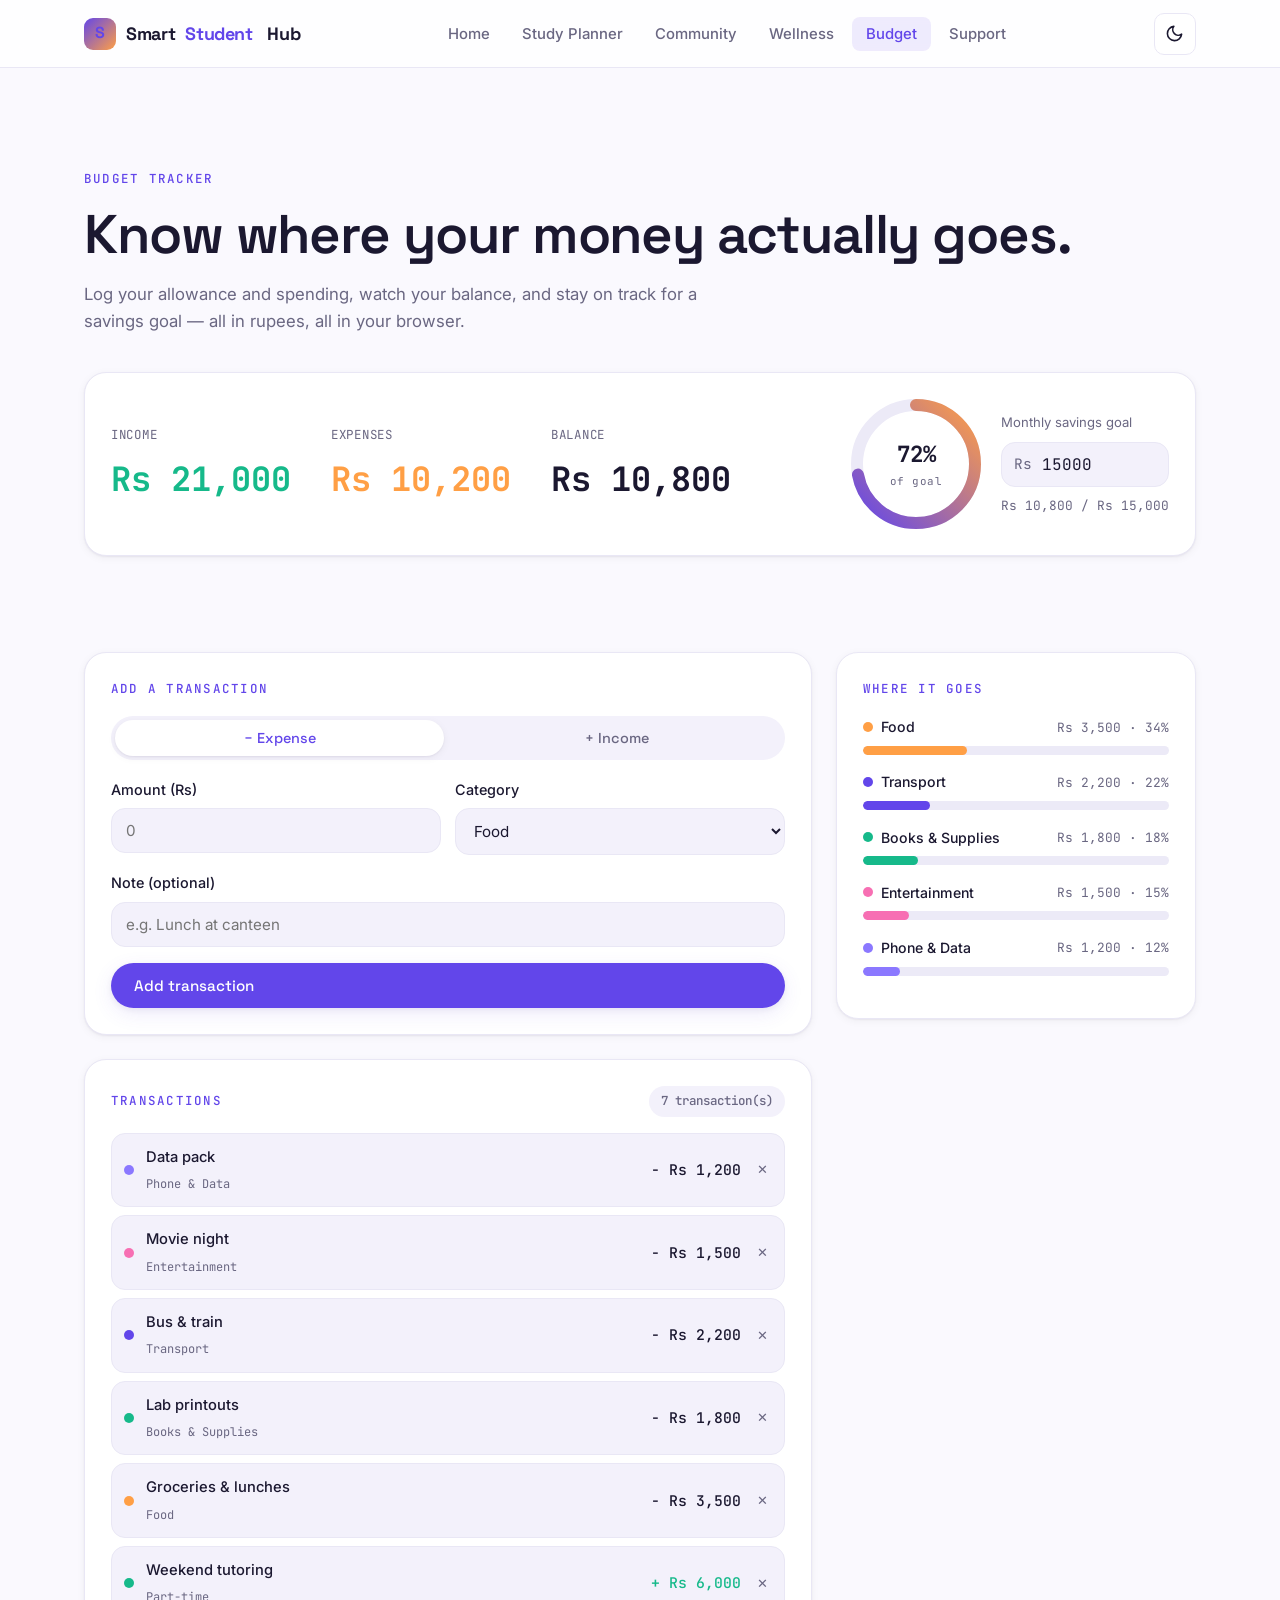
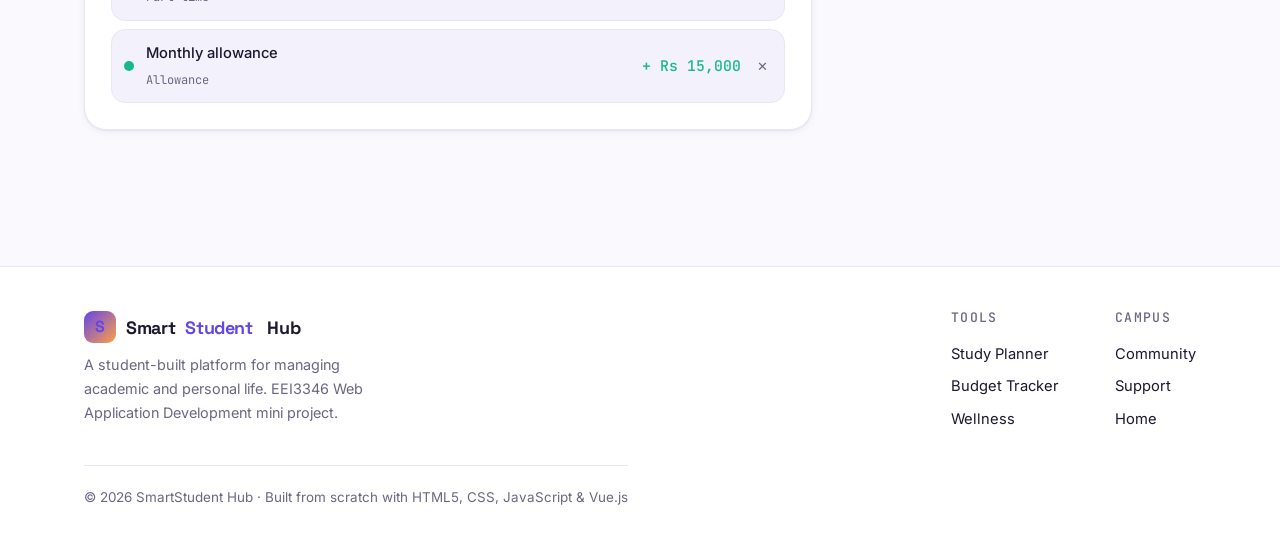
==== budget.html @ c4954963 "Add Budget page: transactions, savings goal, category breakdown" ====
<!DOCTYPE html>
<html lang="en" data-theme="light">
<head>
  <meta charset="UTF-8" />
  <meta name="viewport" content="width=device-width, initial-scale=1.0" />
  <title>Budget — SmartStudent Hub</title>
  <meta name="description" content="Track your student income and spending, see where your money goes, and hit a savings goal." />
  <link rel="preconnect" href="https://fonts.googleapis.com" />
  <link rel="preconnect" href="https://fonts.gstatic.com" crossorigin />
  <link href="https://fonts.googleapis.com/css2?family=Space+Grotesk:wght@400;500;600;700&family=Inter:wght@400;500;600&family=JetBrains+Mono:wght@400;500;700&display=swap" rel="stylesheet" />
  <link rel="stylesheet" href="css/style.css" />
</head>
<body>
  <div class="page-loader"><div class="loader-ring"></div></div>

  <!-- ============ NAV (shared) ============ -->
  <header class="nav">
    <div class="container">
      <a href="index.html" class="brand"><span class="brand-mark">S</span>Smart<span>Student</span>&nbsp;Hub</a>
      <nav>
        <ul class="nav-links">
          <li><a href="index.html">Home</a></li>
          <li><a href="planner.html">Study Planner</a></li>
          <li><a href="community.html">Community</a></li>
          <li><a href="wellness.html">Wellness</a></li>
          <li><a href="budget.html">Budget</a></li>
          <li><a href="support.html">Support</a></li>
        </ul>
      </nav>
      <div class="nav-actions">
        <button class="theme-toggle" aria-label="Toggle theme"></button>
        <button class="nav-burger" aria-label="Open menu" aria-expanded="false"><span></span></button>
      </div>
    </div>
  </header>

  <!-- ============ HEADER ============ -->
  <section class="section" style="padding-bottom:0">
    <div class="container reveal">
      <span class="eyebrow">Budget Tracker</span>
      <h1>Know where your money actually goes.</h1>
      <p class="lead mt-2">Log your allowance and spending, watch your balance, and stay on track for a savings goal — all in rupees, all in your browser.</p>
    </div>
  </section>

  <!-- ============ OVERVIEW ============ -->
  <section class="section" style="padding-top:36px;padding-bottom:0">
    <div class="container">
      <div class="card overview reveal">
        <div class="ov-stats">
          <div class="ov-stat"><small>Income</small><b id="sumIncome" class="pos">Rs 0</b></div>
          <div class="ov-stat"><small>Expenses</small><b id="sumExpense" class="neg-c">Rs 0</b></div>
          <div class="ov-stat"><small>Balance</small><b id="sumBalance">Rs 0</b></div>
        </div>
        <div class="ov-goal">
          <div class="focus-ring" id="ringGoal" style="--size:130px" data-pct="0" data-label="of goal"></div>
          <div class="ov-goal-set">
            <label for="goalInput">Monthly savings goal</label>
            <div class="goal-input-wrap"><span>Rs</span><input type="number" id="goalInput" min="0" step="500" /></div>
            <span class="goal-meta" id="goalMeta">Rs 0 / Rs 0</span>
          </div>
        </div>
      </div>
    </div>
  </section>

  <!-- ============ ADD + LIST | BREAKDOWN ============ -->
  <section class="section">
    <div class="container budget-grid">

      <!-- left: add + list -->
      <div>
        <div class="card">
          <div class="tool-head"><span class="eyebrow" style="margin:0">Add a transaction</span></div>
          <form id="txnForm" novalidate>
            <div class="type-segs">
              <button type="button" class="type-seg" data-type="expense">− Expense</button>
              <button type="button" class="type-seg" data-type="income">+ Income</button>
            </div>
            <div class="txn-grid">
              <div class="field" style="margin:0">
                <label for="txnAmount">Amount (Rs)</label>
                <input id="txnAmount" type="number" min="0" step="10" placeholder="0" />
                <span class="err">Enter an amount greater than zero.</span>
              </div>
              <div class="field" style="margin:0">
                <label for="txnCat">Category</label>
                <select id="txnCat"></select>
              </div>
            </div>
            <div class="field mt-2" style="margin-bottom:0">
              <label for="txnLabel">Note (optional)</label>
              <input id="txnLabel" type="text" placeholder="e.g. Lunch at canteen" />
            </div>
            <button class="btn btn-primary mt-2" type="submit" style="width:100%">Add transaction</button>
          </form>
        </div>

        <div class="card mt-3">
          <div class="tool-head"><span class="eyebrow" style="margin:0">Transactions</span><span class="chip" id="txnMeta"></span></div>
          <ul class="txn-list" id="txnList"></ul>
        </div>
      </div>

      <!-- right: breakdown -->
      <div class="card breakdown-card">
        <div class="tool-head"><span class="eyebrow" style="margin:0">Where it goes</span></div>
        <div id="breakdown"></div>
      </div>

    </div>
  </section>

  <!-- ============ FOOTER (shared) ============ -->
  <footer class="footer">
    <div class="container">
      <div>
        <a href="index.html" class="brand"><span class="brand-mark">S</span>Smart<span>Student</span>&nbsp;Hub</a>
        <p>A student-built platform for managing academic and personal life. EEI3346 Web Application Development mini project.</p>
      </div>
      <div class="footer-cols">
        <div><h4>Tools</h4><a href="planner.html">Study Planner</a><a href="budget.html">Budget Tracker</a><a href="wellness.html">Wellness</a></div>
        <div><h4>Campus</h4><a href="community.html">Community</a><a href="support.html">Support</a><a href="index.html">Home</a></div>
      </div>
    </div>
    <div class="container"><div class="footer-base">© 2026 SmartStudent Hub · Built from scratch with HTML5, CSS, JavaScript &amp; Vue.js</div></div>
  </footer>

  <!-- ============ Page styles ============ -->
  <style>
    .tool-head { display: flex; justify-content: space-between; align-items: center; margin-bottom: 16px; gap: 10px; flex-wrap: wrap; }
    .muted-note { color: var(--muted); font-size: .9rem; }

    /* Overview */
    .overview { display: flex; justify-content: space-between; gap: 30px; flex-wrap: wrap; align-items: center; }
    .ov-stats { display: flex; gap: 40px; flex-wrap: wrap; }
    .ov-stat small { color: var(--muted); font-family: var(--font-mono); font-size: .78rem; text-transform: uppercase; letter-spacing: .06em; }
    .ov-stat b { display: block; font-family: var(--font-mono); font-size: clamp(1.5rem, 4vw, 2.1rem); margin-top: 6px; }
    .ov-stat .pos { color: var(--positive); }
    .ov-stat .neg-c { color: var(--accent); }
    #sumBalance.neg { color: var(--danger); }
    .ov-goal { display: flex; align-items: center; gap: 20px; }
    .ov-goal-set label { display: block; font-size: .82rem; color: var(--muted); margin-bottom: 8px; }
    .goal-input-wrap { display: flex; align-items: center; gap: 6px; background: var(--surface-2); border: 1.5px solid var(--border); border-radius: var(--radius); padding: 0 12px; }
    .goal-input-wrap span { color: var(--muted); font-family: var(--font-mono); font-size: .9rem; }
    .goal-input-wrap input { border: none; background: transparent; padding: 11px 4px; font-family: var(--font-mono); font-size: 1rem; color: var(--ink); width: 110px; }
    .goal-input-wrap input:focus { outline: none; }
    .goal-meta { display: block; margin-top: 8px; font-family: var(--font-mono); font-size: .8rem; color: var(--muted); }
    @media (max-width: 560px) { .ov-goal { flex-direction: column; align-items: flex-start; } }

    /* Grid */
    .budget-grid { display: grid; grid-template-columns: 1fr 360px; gap: 24px; align-items: start; }
    @media (max-width: 900px) { .budget-grid { grid-template-columns: 1fr; } }

    /* Form */
    .type-segs { display: grid; grid-template-columns: 1fr 1fr; gap: 8px; padding: 4px; background: var(--surface-2); border-radius: 999px; margin-bottom: 18px; }
    .type-seg { border: none; background: transparent; color: var(--muted); font-family: var(--font-display); font-weight: 500; font-size: .9rem; padding: 9px; border-radius: 999px; cursor: pointer; transition: .2s; }
    .type-seg.active { background: var(--surface); color: var(--primary); box-shadow: var(--shadow-sm); }
    .txn-grid { display: grid; grid-template-columns: 1fr 1fr; gap: 14px; }
    @media (max-width: 480px) { .txn-grid { grid-template-columns: 1fr; } }

    /* Transaction list */
    .txn-list { list-style: none; display: flex; flex-direction: column; gap: 8px; }
    .t-item { display: flex; align-items: center; gap: 12px; padding: 11px 12px; border: 1px solid var(--border); border-radius: var(--radius); background: var(--surface-2); }
    .t-dot { width: 10px; height: 10px; border-radius: 50%; flex-shrink: 0; }
    .t-body { flex: 1; min-width: 0; }
    .t-label { display: block; font-weight: 500; font-size: .92rem; white-space: nowrap; overflow: hidden; text-overflow: ellipsis; }
    .t-cat { font-size: .75rem; color: var(--muted); font-family: var(--font-mono); }
    .t-amt { font-family: var(--font-mono); font-weight: 500; font-size: .92rem; white-space: nowrap; }
    .t-amt.income { color: var(--positive); }
    .t-amt.expense { color: var(--ink); }
    .t-del { border: none; background: transparent; color: var(--muted); cursor: pointer; padding: 4px; border-radius: 6px; }
    .t-del:hover { color: var(--danger); background: color-mix(in srgb, var(--danger) 10%, transparent); }

    /* Breakdown */
    .breakdown-card { position: sticky; top: 88px; }
    .cat-row { margin-bottom: 16px; }
    .cat-top { display: flex; justify-content: space-between; align-items: center; margin-bottom: 7px; font-size: .88rem; }
    .cat-top > span:first-child { display: flex; align-items: center; gap: 8px; font-weight: 500; }
    .cat-dot { width: 10px; height: 10px; border-radius: 50%; }
    .cat-amt { font-family: var(--font-mono); font-size: .8rem; color: var(--muted); }
    .cat-track { height: 9px; background: var(--ring-track); border-radius: 999px; overflow: hidden; }
    .cat-fill { height: 100%; border-radius: 999px; transition: width .6s var(--ease); }
  </style>

  <script src="js/main.js"></script>
  <script src="js/budget.js"></script>
</body>
</html>
---- css/style.css ----
/* ============================================================
   SmartStudent Hub — Shared Design System
   EEI3346 Web Application Development Mini Project
   Author: (student details)
   This file is shared across every page for a consistent theme.
   ============================================================ */

/* ---------- 1. Design Tokens ---------- */
:root {
  /* Light theme (default) */
  --bg:        #FAF9FE;
  --surface:   #FFFFFF;
  --surface-2: #F3F1FB;
  --ink:       #1B1830;
  --muted:     #6A6782;
  --primary:   #6246EA;
  --primary-ink: #4B34C4;
  --accent:    #FF9F45;
  --positive:  #16B98A;
  --danger:    #E5484D;
  --border:    #E9E7F5;
  --ring-track:#ECEAF7;

  /* Effects */
  --shadow-sm: 0 1px 2px rgba(27, 24, 48, .06), 0 2px 8px rgba(27, 24, 48, .05);
  --shadow-md: 0 6px 20px rgba(98, 70, 234, .10), 0 2px 6px rgba(27, 24, 48, .06);
  --shadow-lg: 0 18px 50px rgba(98, 70, 234, .16);

  /* Type */
  --font-display: "Space Grotesk", "Segoe UI", system-ui, sans-serif;
  --font-body:    "Inter", system-ui, -apple-system, sans-serif;
  --font-mono:    "JetBrains Mono", "SFMono-Regular", Consolas, monospace;

  /* Rhythm */
  --radius:   14px;
  --radius-lg:22px;
  --maxw:     1160px;
  --nav-h:    68px;
  --ease:     cubic-bezier(.22, .61, .36, 1);
}

[data-theme="dark"] {
  --bg:        #131126;
  --surface:   #1C1938;
  --surface-2: #242047;
  --ink:       #F2F1FA;
  --muted:     #A5A2C0;
  --primary:   #8B78FF;
  --primary-ink: #A796FF;
  --accent:    #FFB067;
  --positive:  #2DD4A7;
  --danger:    #FF6B70;
  --border:    #2C2850;
  --ring-track:#2A2650;

  --shadow-sm: 0 1px 2px rgba(0, 0, 0, .3);
  --shadow-md: 0 6px 20px rgba(0, 0, 0, .35);
  --shadow-lg: 0 18px 50px rgba(0, 0, 0, .5);
}

/* ---------- 2. Reset & Base ---------- */
*, *::before, *::after { box-sizing: border-box; margin: 0; padding: 0; }

html { scroll-behavior: smooth; }

body {
  font-family: var(--font-body);
  background: var(--bg);
  color: var(--ink);
  line-height: 1.65;
  -webkit-font-smoothing: antialiased;
  transition: background .4s var(--ease), color .4s var(--ease);
}

h1, h2, h3, h4 { font-family: var(--font-display); line-height: 1.12; font-weight: 600; letter-spacing: -.02em; }
h1 { font-size: clamp(2.1rem, 5vw, 3.4rem); }
h2 { font-size: clamp(1.6rem, 3.4vw, 2.3rem); }
h3 { font-size: 1.22rem; }

a { color: var(--primary); text-decoration: none; }
img { max-width: 100%; display: block; }
:focus-visible { outline: 3px solid var(--accent); outline-offset: 2px; border-radius: 6px; }

.container { width: 100%; max-width: var(--maxw); margin-inline: auto; padding-inline: 24px; }

.section { padding-block: clamp(56px, 8vw, 96px); }
.section-head { max-width: 640px; margin-bottom: 40px; }
.eyebrow {
  font-family: var(--font-mono); font-size: .78rem; letter-spacing: .18em;
  text-transform: uppercase; color: var(--primary); font-weight: 500; display: inline-block;
  margin-bottom: 14px;
}
.lead { color: var(--muted); font-size: 1.05rem; max-width: 60ch; }

/* ---------- 3. Buttons ---------- */
.btn {
  display: inline-flex; align-items: center; gap: 8px;
  font-family: var(--font-display); font-weight: 500; font-size: .95rem;
  padding: 12px 22px; border-radius: 999px; border: 1.5px solid transparent;
  cursor: pointer; transition: transform .18s var(--ease), box-shadow .25s var(--ease), background .2s;
  background: var(--surface-2); color: var(--ink);
}
.btn:hover { transform: translateY(-2px); }
.btn-primary { background: var(--primary); color: #fff; box-shadow: var(--shadow-md); }
.btn-primary:hover { box-shadow: var(--shadow-lg); }
.btn-ghost { background: transparent; border-color: var(--border); color: var(--ink); }
.btn-ghost:hover { border-color: var(--primary); color: var(--primary); }

/* ---------- 4. Navbar ---------- */
.nav {
  position: sticky; top: 0; z-index: 100; height: var(--nav-h);
  display: flex; align-items: center;
  background: color-mix(in srgb, var(--surface) 80%, transparent);
  backdrop-filter: blur(14px);
  border-bottom: 1px solid var(--border);
}
.nav .container { display: flex; align-items: center; justify-content: space-between; }
.brand { display: flex; align-items: center; gap: 10px; font-family: var(--font-display); font-weight: 700; font-size: 1.12rem; color: var(--ink); letter-spacing: -.02em; }
.brand-mark {
  width: 32px; height: 32px; border-radius: 9px; display: grid; place-items: center;
  background: linear-gradient(135deg, var(--primary), var(--accent)); color: #fff;
  font-family: var(--font-display); font-weight: 700; font-size: 1rem;
}
.brand span { color: var(--primary); }

.nav-links { display: flex; align-items: center; gap: 4px; list-style: none; }
.nav-links a {
  color: var(--muted); font-weight: 500; font-size: .93rem; padding: 8px 14px; border-radius: 8px;
  transition: color .2s, background .2s;
}
.nav-links a:hover { color: var(--ink); background: var(--surface-2); }
.nav-links a.active { color: var(--primary); background: color-mix(in srgb, var(--primary) 10%, transparent); }

.nav-actions { display: flex; align-items: center; gap: 8px; }
.theme-toggle, .nav-burger {
  width: 42px; height: 42px; border-radius: 10px; border: 1px solid var(--border);
  background: var(--surface); color: var(--ink); cursor: pointer; display: grid; place-items: center;
  transition: border-color .2s, transform .2s;
}
.theme-toggle:hover, .nav-burger:hover { border-color: var(--primary); transform: translateY(-1px); }
.theme-toggle svg { width: 19px; height: 19px; }
.nav-burger { display: none; }
.nav-burger span { display: block; width: 18px; height: 2px; background: currentColor; position: relative; transition: .25s; }
.nav-burger span::before, .nav-burger span::after { content: ""; position: absolute; left: 0; width: 18px; height: 2px; background: currentColor; transition: .25s; }
.nav-burger span::before { top: -6px; } .nav-burger span::after { top: 6px; }
.nav-burger.open span { background: transparent; }
.nav-burger.open span::before { top: 0; transform: rotate(45deg); }
.nav-burger.open span::after { top: 0; transform: rotate(-45deg); }

@media (max-width: 860px) {
  .nav-burger { display: grid; }
  .nav-links {
    position: fixed; inset: var(--nav-h) 0 auto 0; flex-direction: column; align-items: stretch;
    background: var(--surface); border-bottom: 1px solid var(--border); padding: 14px; gap: 4px;
    transform: translateY(-120%); transition: transform .3s var(--ease); box-shadow: var(--shadow-md);
  }
  .nav-links.open { transform: translateY(0); }
  .nav-links a { padding: 12px 16px; }
}

/* ---------- 5. Cards ---------- */
.card {
  background: var(--surface); border: 1px solid var(--border); border-radius: var(--radius-lg);
  padding: 26px; box-shadow: var(--shadow-sm); transition: transform .25s var(--ease), box-shadow .25s var(--ease), border-color .25s;
}
.card:hover { transform: translateY(-4px); box-shadow: var(--shadow-md); border-color: color-mix(in srgb, var(--primary) 30%, var(--border)); }
.grid { display: grid; gap: 22px; }
.grid-3 { grid-template-columns: repeat(3, 1fr); }
.grid-2 { grid-template-columns: repeat(2, 1fr); }
@media (max-width: 820px) { .grid-3 { grid-template-columns: 1fr 1fr; } }
@media (max-width: 560px) { .grid-3, .grid-2 { grid-template-columns: 1fr; } }

.chip {
  display: inline-flex; align-items: center; gap: 6px; font-size: .78rem; font-weight: 500;
  padding: 5px 12px; border-radius: 999px; background: var(--surface-2); color: var(--muted);
  font-family: var(--font-mono);
}

/* ---------- 6. Focus Ring (signature motif) ---------- */
.focus-ring { --size: 120px; --pct: 0; width: var(--size); height: var(--size); position: relative; display: inline-grid; place-items: center; }
.focus-ring svg { transform: rotate(-90deg); width: 100%; height: 100%; }
.focus-ring .track { fill: none; stroke: var(--ring-track); }
.focus-ring .fill  { fill: none; stroke: url(#ringGrad); stroke-linecap: round; transition: stroke-dashoffset .7s var(--ease); }
.focus-ring .ring-label { position: absolute; text-align: center; font-family: var(--font-mono); }
.focus-ring .ring-label b { font-size: 1.4rem; color: var(--ink); }
.focus-ring .ring-label small { display: block; font-size: .68rem; color: var(--muted); letter-spacing: .05em; }

/* ---------- 7. Footer ---------- */
.footer { border-top: 1px solid var(--border); background: var(--surface); padding-block: 44px; margin-top: 40px; }
.footer .container { display: flex; flex-wrap: wrap; gap: 28px; justify-content: space-between; align-items: flex-start; }
.footer .brand { margin-bottom: 10px; }
.footer p { color: var(--muted); font-size: .9rem; max-width: 34ch; }
.footer-cols { display: flex; gap: 56px; flex-wrap: wrap; }
.footer-cols h4 { font-size: .82rem; text-transform: uppercase; letter-spacing: .1em; color: var(--muted); margin-bottom: 12px; font-family: var(--font-mono); font-weight: 500; }
.footer-cols a { display: block; color: var(--ink); font-size: .92rem; padding: 4px 0; }
.footer-cols a:hover { color: var(--primary); }
.footer-base { border-top: 1px solid var(--border); margin-top: 30px; padding-top: 20px; text-align: center; color: var(--muted); font-size: .84rem; }

/* ---------- 8. Loader & Motion ---------- */
.page-loader {
  position: fixed; inset: 0; z-index: 999; display: grid; place-items: center;
  background: var(--bg); transition: opacity .5s var(--ease), visibility .5s;
}
.page-loader.hide { opacity: 0; visibility: hidden; }
.loader-ring { width: 46px; height: 46px; border: 3px solid var(--ring-track); border-top-color: var(--primary); border-radius: 50%; animation: spin .8s linear infinite; }
@keyframes spin { to { transform: rotate(360deg); } }

.reveal { opacity: 0; transform: translateY(24px); transition: opacity .6s var(--ease), transform .6s var(--ease); }
.reveal.in { opacity: 1; transform: none; }

@media (prefers-reduced-motion: reduce) {
  *, *::before, *::after { animation-duration: .001ms !important; transition-duration: .001ms !important; scroll-behavior: auto; }
  .reveal { opacity: 1; transform: none; }
}

/* ---------- 9. Forms (shared, used by validation demo) ---------- */
.field { margin-bottom: 18px; }
.field label { display: block; font-weight: 500; font-size: .9rem; margin-bottom: 7px; }
.field input, .field textarea, .field select {
  width: 100%; font-family: inherit; font-size: .95rem; color: var(--ink);
  background: var(--surface-2); border: 1.5px solid var(--border); border-radius: var(--radius);
  padding: 12px 14px; transition: border-color .2s, box-shadow .2s;
}
.field input:focus, .field textarea:focus, .field select:focus {
  outline: none; border-color: var(--primary); box-shadow: 0 0 0 3px color-mix(in srgb, var(--primary) 18%, transparent);
}
.field.invalid input, .field.invalid textarea { border-color: var(--danger); }
.field .err { color: var(--danger); font-size: .8rem; margin-top: 6px; display: none; }
.field.invalid .err { display: block; }

/* ---------- 10. Small utilities ---------- */
.text-center { text-align: center; }
.mt-1 { margin-top: 8px; } .mt-2 { margin-top: 16px; } .mt-3 { margin-top: 24px; }
.badge-dot { width: 8px; height: 8px; border-radius: 50%; background: var(--positive); display: inline-block; }
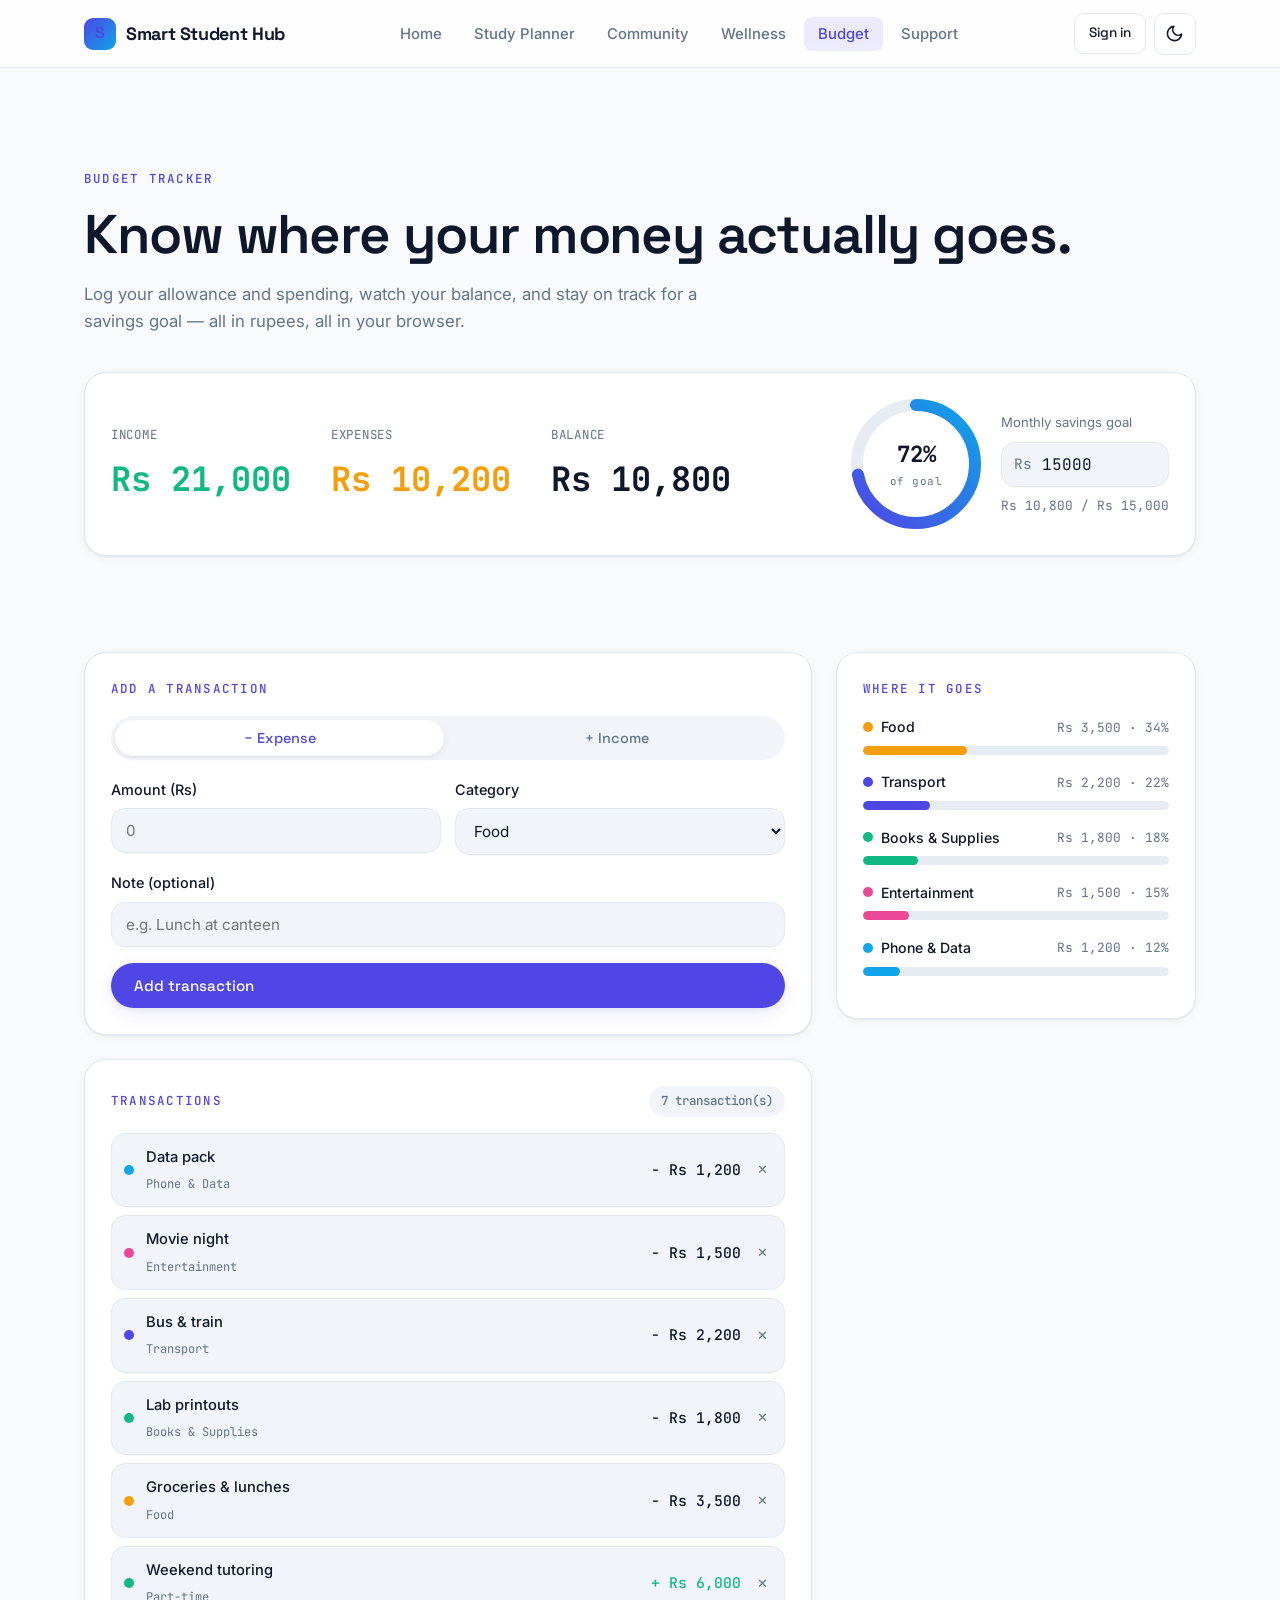
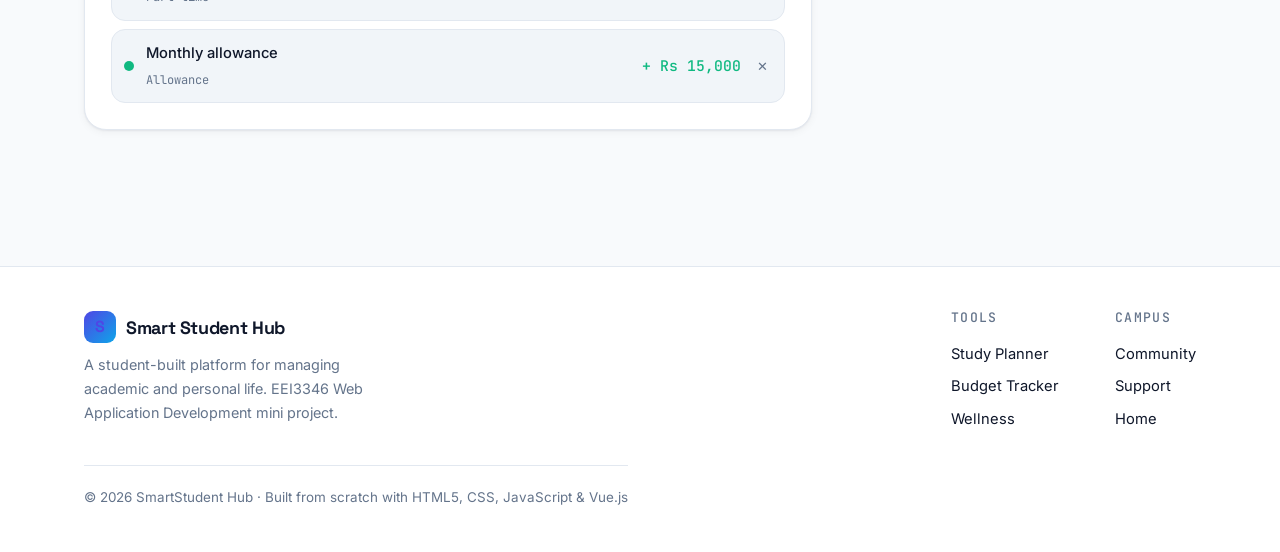
==== commit d0cbeb19: "Rename site branding to Smart Student Hub" ====
--- a/budget.html
+++ b/budget.html
@@ -3,7 +3,7 @@
 <head>
   <meta charset="UTF-8" />
   <meta name="viewport" content="width=device-width, initial-scale=1.0" />
-  <title>Budget — SmartStudent Hub</title>
+  <title>Budget — Smart Student Hub</title>
   <meta name="description" content="Track your student income and spending, see where your money goes, and hit a savings goal." />
   <link rel="preconnect" href="https://fonts.googleapis.com" />
   <link rel="preconnect" href="https://fonts.gstatic.com" crossorigin />
@@ -16,7 +16,7 @@
   <!-- ============ NAV (shared) ============ -->
   <header class="nav">
     <div class="container">
-      <a href="index.html" class="brand"><span class="brand-mark">S</span>Smart<span>Student</span>&nbsp;Hub</a>
+      <a href="index.html" class="brand"><span class="brand-mark">S</span>Smart Student Hub</a>
       <nav>
         <ul class="nav-links">
           <li><a href="index.html">Home</a></li>
@@ -115,7 +115,7 @@
   <footer class="footer">
     <div class="container">
       <div>
-        <a href="index.html" class="brand"><span class="brand-mark">S</span>Smart<span>Student</span>&nbsp;Hub</a>
+        <a href="index.html" class="brand"><span class="brand-mark">S</span>Smart Student Hub</a>
         <p>A student-built platform for managing academic and personal life. EEI3346 Web Application Development mini project.</p>
       </div>
       <div class="footer-cols">
--- a/css/style.css
+++ b/css/style.css
@@ -7,24 +7,25 @@
 
 /* ---------- 1. Design Tokens ---------- */
 :root {
-  /* Light theme (default) */
-  --bg:        #FAF9FE;
-  --surface:   #FFFFFF;
-  --surface-2: #F3F1FB;
-  --ink:       #1B1830;
-  --muted:     #6A6782;
-  --primary:   #6246EA;
-  --primary-ink: #4B34C4;
-  --accent:    #FF9F45;
-  --positive:  #16B98A;
-  --danger:    #E5484D;
-  --border:    #E9E7F5;
-  --ring-track:#ECEAF7;
-
-  /* Effects */
-  --shadow-sm: 0 1px 2px rgba(27, 24, 48, .06), 0 2px 8px rgba(27, 24, 48, .05);
-  --shadow-md: 0 6px 20px rgba(98, 70, 234, .10), 0 2px 6px rgba(27, 24, 48, .06);
-  --shadow-lg: 0 18px 50px rgba(98, 70, 234, .16);
+  /* Light theme (default) — "Smart Indigo" palette */
+  --bg:        #F8FAFC;   /* light gray  */
+  --surface:   #FFFFFF;   /* cards       */
+  --surface-2: #F1F5F9;   /* inset fill  */
+  --ink:       #0F172A;   /* slate text  */
+  --muted:     #64748B;   /* gray text   */
+  --primary:   #4F46E5;   /* indigo      */
+  --primary-ink: #4338CA; /* indigo-700  */
+  --secondary: #0EA5E9;   /* sky blue    */
+  --accent:    #F59E0B;   /* amber       */
+  --positive:  #10B981;   /* emerald     */
+  --danger:    #EF4444;   /* red         */
+  --border:    #E2E8F0;   /* slate-200   */
+  --ring-track:#E7ECF3;
+
+  /* Effects (indigo-tinted shadows) */
+  --shadow-sm: 0 1px 2px rgba(15, 23, 42, .06), 0 2px 8px rgba(15, 23, 42, .05);
+  --shadow-md: 0 6px 20px rgba(79, 70, 229, .10), 0 2px 6px rgba(15, 23, 42, .06);
+  --shadow-lg: 0 18px 50px rgba(79, 70, 229, .16);
 
   /* Type */
   --font-display: "Space Grotesk", "Segoe UI", system-ui, sans-serif;
@@ -40,18 +41,19 @@
 }
 
 [data-theme="dark"] {
-  --bg:        #131126;
-  --surface:   #1C1938;
-  --surface-2: #242047;
-  --ink:       #F2F1FA;
-  --muted:     #A5A2C0;
-  --primary:   #8B78FF;
-  --primary-ink: #A796FF;
-  --accent:    #FFB067;
-  --positive:  #2DD4A7;
-  --danger:    #FF6B70;
-  --border:    #2C2850;
-  --ring-track:#2A2650;
+  --bg:        #0B1120;   /* deep slate  */
+  --surface:   #151E30;
+  --surface-2: #1E293B;   /* slate-800   */
+  --ink:       #E2E8F0;   /* slate-200   */
+  --muted:     #94A3B8;   /* slate-400   */
+  --primary:   #818CF8;   /* indigo-400  */
+  --primary-ink: #A5B4FC; /* indigo-300  */
+  --secondary: #38BDF8;   /* sky-400     */
+  --accent:    #FBBF24;   /* amber-400   */
+  --positive:  #34D399;   /* emerald-400 */
+  --danger:    #F87171;   /* red-400     */
+  --border:    #283548;
+  --ring-track:#24314A;
 
   --shadow-sm: 0 1px 2px rgba(0, 0, 0, .3);
   --shadow-md: 0 6px 20px rgba(0, 0, 0, .35);
@@ -118,7 +120,7 @@
 .brand { display: flex; align-items: center; gap: 10px; font-family: var(--font-display); font-weight: 700; font-size: 1.12rem; color: var(--ink); letter-spacing: -.02em; }
 .brand-mark {
   width: 32px; height: 32px; border-radius: 9px; display: grid; place-items: center;
-  background: linear-gradient(135deg, var(--primary), var(--accent)); color: #fff;
+  background: linear-gradient(135deg, var(--primary), var(--secondary)); color: #fff;
   font-family: var(--font-display); font-weight: 700; font-size: 1rem;
 }
 .brand span { color: var(--primary); }
@@ -232,3 +234,21 @@
 .text-center { text-align: center; }
 .mt-1 { margin-top: 8px; } .mt-2 { margin-top: 16px; } .mt-3 { margin-top: 24px; }
 .badge-dot { width: 8px; height: 8px; border-radius: 50%; background: var(--positive); display: inline-block; }
+
+/* ---------- 11. Empty states (shared) ---------- */
+.empty-state { text-align: center; padding: 38px 20px; }
+.empty-state .es-ic { font-size: 1.7rem; width: 56px; height: 56px; margin: 0 auto 14px; border-radius: 16px; background: var(--surface-2); border: 1px solid var(--border); display: grid; place-items: center; }
+.empty-state b { display: block; font-family: var(--font-display); font-size: 1rem; color: var(--ink); margin-bottom: 5px; }
+.empty-state span { color: var(--muted); font-size: .9rem; max-width: 34ch; margin: 0 auto; display: block; line-height: 1.5; }
+
+/* ---------- 12. Nav auth control ---------- */
+.auth-ctl { display: flex; align-items: center; gap: 10px; }
+.auth-hi { font-size: .85rem; color: var(--muted); font-family: var(--font-display); font-weight: 500; white-space: nowrap; }
+.auth-btn { display: inline-flex; align-items: center; padding: 8px 14px; border-radius: 10px; border: 1px solid var(--border); background: var(--surface); color: var(--ink); font-family: var(--font-display); font-weight: 500; font-size: .85rem; cursor: pointer; text-decoration: none; transition: border-color .2s, color .2s; }
+.auth-btn:hover { border-color: var(--primary); color: var(--primary); }
+@media (max-width: 600px) { .auth-hi { display: none; } }
+
+/* ---------- 13. Page header with illustration ---------- */
+.page-hero { display: grid; grid-template-columns: 1.12fr .88fr; gap: 40px; align-items: center; }
+.page-hero-img img { width: 100%; max-width: 440px; margin-left: auto; display: block; }
+@media (max-width: 820px) { .page-hero { grid-template-columns: 1fr; } .page-hero-img img { max-width: 320px; margin: 4px auto 0; } }
